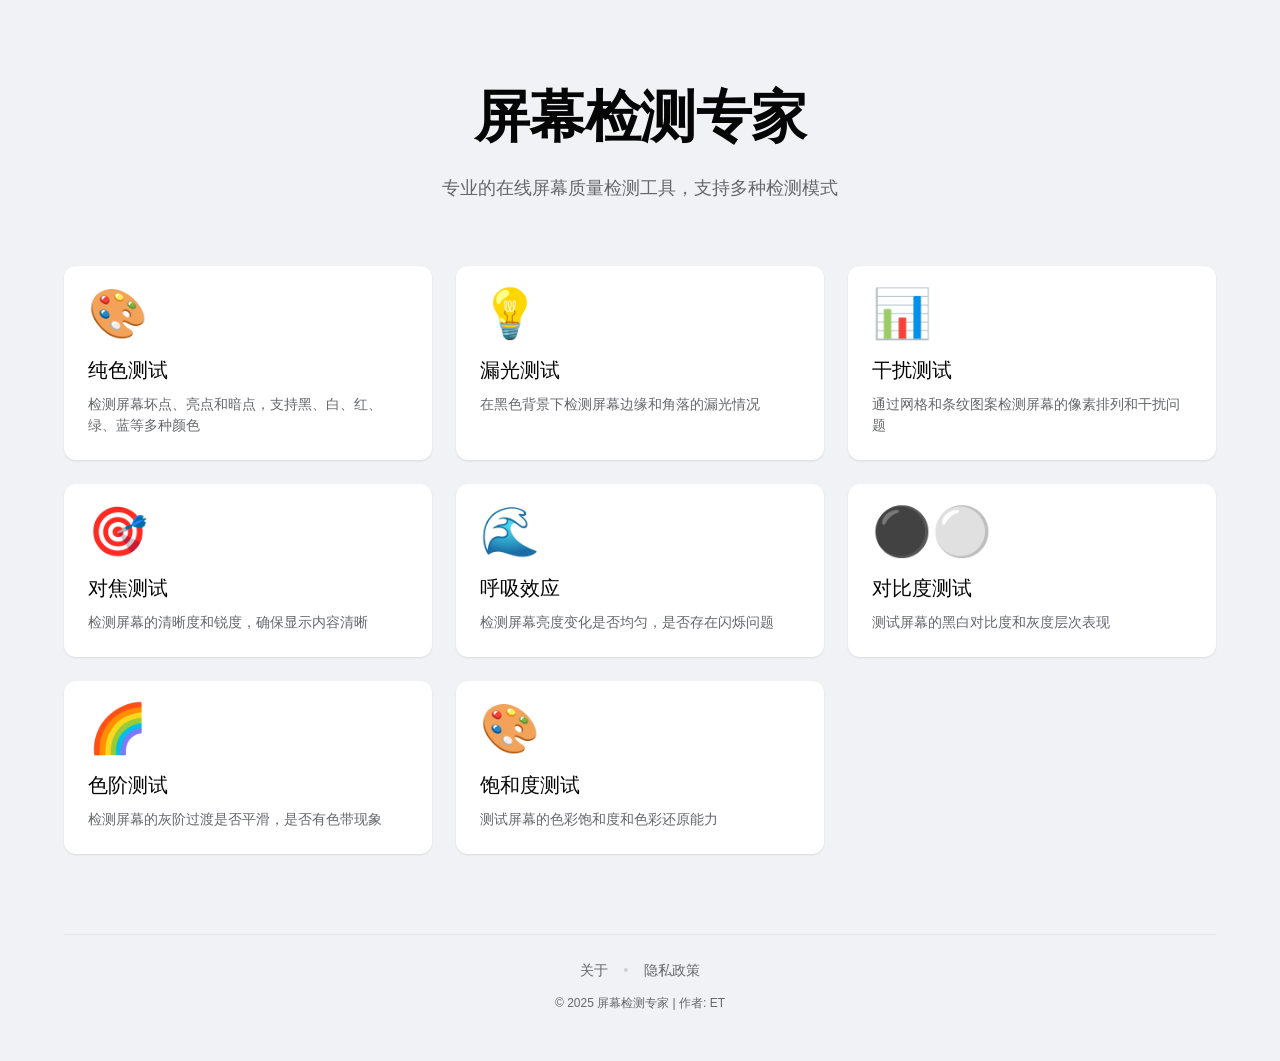
==== index.html @ 805e3fbb "Initial commit" ====
<!DOCTYPE html>
<html lang="zh-CN">
<head>
    <meta charset="UTF-8">
    <meta name="viewport" content="width=device-width, initial-scale=1.0">
    <title>屏幕检测专家 - 专业的在线屏幕质量检测工具 | ET出品</title>
    <meta name="description" content="屏幕检测专家是一款免费的在线屏幕质量检测工具,支持坏点检测、漏光测试、色彩检测、对比度测试等8种专业检测模式。由ET开发,帮助您快速发现屏幕问题,适用于新机验收、二手交易等场景。">
    <meta name="keywords" content="屏幕检测,坏点检测,漏光测试,屏幕测试工具,显示器检测,LCD测试,OLED测试,ET">
    <meta name="author" content="ET">
    <link rel="stylesheet" href="css/style.css">
</head>
<body>
    <div class="container">
        <header>
            <h1>屏幕检测专家</h1>
            <p class="subtitle">专业的在线屏幕质量检测工具，支持多种检测模式</p>
        </header>

        <main class="test-grid">
            <div class="test-card" onclick="startTest('solidColor')">
                <div class="card-icon">🎨</div>
                <div class="card-content">
                    <h3>纯色测试</h3>
                    <p>检测屏幕坏点、亮点和暗点，支持黑、白、红、绿、蓝等多种颜色</p>
                </div>
            </div>

            <div class="test-card" onclick="startTest('lightLeak')">
                <div class="card-icon">💡</div>
                <div class="card-content">
                    <h3>漏光测试</h3>
                    <p>在黑色背景下检测屏幕边缘和角落的漏光情况</p>
                </div>
            </div>

            <div class="test-card" onclick="startTest('interference')">
                <div class="card-icon">📊</div>
                <div class="card-content">
                    <h3>干扰测试</h3>
                    <p>通过网格和条纹图案检测屏幕的像素排列和干扰问题</p>
                </div>
            </div>

            <div class="test-card" onclick="startTest('focus')">
                <div class="card-icon">🎯</div>
                <div class="card-content">
                    <h3>对焦测试</h3>
                    <p>检测屏幕的清晰度和锐度，确保显示内容清晰</p>
                </div>
            </div>

            <div class="test-card" onclick="startTest('breathing')">
                <div class="card-icon">🌊</div>
                <div class="card-content">
                    <h3>呼吸效应</h3>
                    <p>检测屏幕亮度变化是否均匀，是否存在闪烁问题</p>
                </div>
            </div>

            <div class="test-card" onclick="startTest('contrast')">
                <div class="card-icon">⚫⚪</div>
                <div class="card-content">
                    <h3>对比度测试</h3>
                    <p>测试屏幕的黑白对比度和灰度层次表现</p>
                </div>
            </div>

            <div class="test-card" onclick="startTest('grayscale')">
                <div class="card-icon">🌈</div>
                <div class="card-content">
                    <h3>色阶测试</h3>
                    <p>检测屏幕的灰阶过渡是否平滑，是否有色带现象</p>
                </div>
            </div>

            <div class="test-card" onclick="startTest('saturation')">
                <div class="card-icon">🎨</div>
                <div class="card-content">
                    <h3>饱和度测试</h3>
                    <p>测试屏幕的色彩饱和度和色彩还原能力</p>
                </div>
            </div>
        </main>

        <footer>
            <div class="footer-links">
                <a href="about.html">关于</a>
                <span class="divider">•</span>
                <a href="privacy.html">隐私政策</a>
            </div>
            <p class="footer-text">© 2025 屏幕检测专家 | 作者: ET</p>
        </footer>
    </div>

    <!-- 全屏测试容器 -->
    <div id="fullscreenTest" class="fullscreen-test"></div>

    <script src="js/script.js"></script>
</body>
</html>
---- css/style.css ----
* {
    margin: 0;
    padding: 0;
    box-sizing: border-box;
}

:root {
    /* Facebook Design 配色 */
    --primary-color: #1877F2;
    --primary-dark: #166FE5;
    --primary-light: #4E9FF4;
    --secondary-color: #42B72A;
    --bg-color: #F0F2F5;
    --surface-color: #ffffff;
    --text-color: #050505;
    --text-secondary: #65676B;
    --border-color: #CED0D4;
    --divider-color: #E4E6EB;
    --shadow-sm: 0 1px 2px rgba(0, 0, 0, 0.1);
    --shadow-md: 0 2px 4px rgba(0, 0, 0, 0.1), 0 8px 16px rgba(0, 0, 0, 0.1);
    --shadow-lg: 0 8px 16px rgba(0, 0, 0, 0.1), 0 16px 32px rgba(0, 0, 0, 0.1);
    --hover-overlay: rgba(24, 119, 242, 0.08);
    --radius-sm: 8px;
    --radius-md: 12px;
    --radius-lg: 16px;
}

body {
    font-family: -apple-system, BlinkMacSystemFont, 'Segoe UI', Roboto, Helvetica, Arial, sans-serif;
    background: var(--bg-color);
    color: var(--text-color);
    min-height: 100vh;
    overflow-x: hidden;
    line-height: 1.6;
}

/* 主容器 */
.container {
    max-width: 1200px;
    margin: 0 auto;
    padding: 24px;
    min-height: 100vh;
    display: flex;
    flex-direction: column;
}

/* 头部 */
header {
    text-align: center;
    padding: 48px 16px 32px;
    animation: fadeInDown 0.4s cubic-bezier(0.4, 0.0, 0.2, 1);
}

header h1 {
    font-size: 3.5rem;
    font-weight: 700;
    color: var(--text-color);
    margin-bottom: 12px;
    letter-spacing: -0.5px;
}

header .subtitle {
    color: var(--text-secondary);
    font-size: 1.125rem;
    font-weight: 400;
    max-width: 600px;
    margin: 0 auto;
}

/* 测试项网格 */
.test-grid {
    display: grid;
    grid-template-columns: repeat(auto-fill, minmax(300px, 1fr));
    gap: 24px;
    margin: 32px 0;
    flex: 1;
    animation: fadeInUp 0.4s cubic-bezier(0.4, 0.0, 0.2, 1);
}

/* 测试卡片 */
.test-card {
    background: var(--surface-color);
    border: none;
    border-radius: var(--radius-md);
    padding: 24px;
    cursor: pointer;
    transition: all 0.2s ease-in-out;
    display: flex;
    flex-direction: column;
    position: relative;
    box-shadow: var(--shadow-sm);
}

.test-card:hover {
    transform: translateY(-4px);
    box-shadow: var(--shadow-lg);
}

.test-card:active {
    transform: translateY(0);
    box-shadow: var(--shadow-sm);
}

.test-card::before {
    content: '';
    position: absolute;
    top: 0;
    left: 0;
    right: 0;
    bottom: 0;
    background: var(--hover-overlay);
    opacity: 0;
    border-radius: 12px;
    transition: opacity 0.2s cubic-bezier(0.4, 0.0, 0.2, 1);
    pointer-events: none;
}

.test-card:hover::before {
    opacity: 1;
}

.card-icon {
    font-size: 48px;
    margin-bottom: 16px;
    line-height: 1;
}

.card-content h3 {
    font-size: 1.25rem;
    font-weight: 500;
    margin-bottom: 8px;
    color: var(--text-color);
}

.card-content p {
    color: var(--text-secondary);
    font-size: 0.875rem;
    line-height: 1.5;
}

/* 全屏测试容器 */
.fullscreen-test {
    position: fixed;
    top: 0;
    left: 0;
    width: 100vw;
    height: 100vh;
    z-index: 9999;
    display: none;
}

.fullscreen-test.active {
    display: flex;
    align-items: center;
    justify-content: center;
}

/* 控制栏 */
.controls {
    position: fixed;
    top: 20px;
    left: 50%;
    transform: translateX(-50%);
    background: rgba(255, 255, 255, 0.98);
    backdrop-filter: blur(8px);
    padding: 12px 20px;
    border-radius: 32px;
    border: 1px solid var(--border-color);
    box-shadow: var(--shadow-md);
    display: flex;
    gap: 12px;
    align-items: center;
    z-index: 10000;
    animation: slideDown 0.3s cubic-bezier(0.4, 0.0, 0.2, 1);
}

.controls button {
    background: var(--primary-color);
    color: white;
    border: none;
    padding: 10px 20px;
    border-radius: 6px;
    cursor: pointer;
    font-size: 0.9375rem;
    font-weight: 600;
    transition: all 0.2s ease-in-out;
    font-family: inherit;
}

.controls button:hover {
    background: var(--primary-dark);
    transform: scale(1.02);
}

.controls button:active {
    background: var(--primary-dark);
    transform: scale(0.98);
}

.controls .close-btn {
    background: #ea4335;
}

.controls .close-btn:hover {
    background: #d33426;
}

.controls span {
    color: var(--text-color);
    font-size: 0.875rem;
}

/* 底部页脚 */
footer {
    margin-top: 48px;
    padding: 24px 0;
    text-align: center;
    border-top: 1px solid var(--divider-color);
}

.footer-links {
    display: flex;
    gap: 16px;
    justify-content: center;
    align-items: center;
    margin-bottom: 12px;
}

.footer-links a {
    color: var(--text-secondary);
    text-decoration: none;
    font-size: 0.875rem;
    transition: color 0.2s cubic-bezier(0.4, 0.0, 0.2, 1);
}

.footer-links a:hover {
    color: var(--primary-color);
}

.footer-links .divider {
    color: var(--border-color);
    font-size: 0.875rem;
}

.footer-text {
    color: var(--text-secondary);
    font-size: 0.75rem;
}

/* 动画 */
@keyframes fadeInDown {
    from {
        opacity: 0;
        transform: translateY(-20px);
    }
    to {
        opacity: 1;
        transform: translateY(0);
    }
}

@keyframes fadeInUp {
    from {
        opacity: 0;
        transform: translateY(20px);
    }
    to {
        opacity: 1;
        transform: translateY(0);
    }
}

@keyframes slideDown {
    from {
        opacity: 0;
        transform: translate(-50%, -10px);
    }
    to {
        opacity: 1;
        transform: translate(-50%, 0);
    }
}

@keyframes slideUp {
    from {
        opacity: 0;
        transform: translateY(20px);
    }
    to {
        opacity: 1;
        transform: translateY(0);
    }
}

@keyframes fadeIn {
    from { opacity: 0; }
    to { opacity: 1; }
}

/* 呼吸效果 */
@keyframes breathe {
    0%, 100% { opacity: 0.3; }
    50% { opacity: 1; }
}

/* 响应式设计 */
@media (max-width: 768px) {
    header h1 {
        font-size: 2rem;
    }

    header .subtitle {
        font-size: 1rem;
    }

    .test-grid {
        grid-template-columns: 1fr;
        gap: 16px;
    }

    .container {
        padding: 16px;
    }

    .controls {
        padding: 8px 12px;
        flex-wrap: wrap;
        max-width: calc(100vw - 32px);
    }

    .controls button {
        font-size: 0.75rem;
        padding: 6px 12px;
    }
}

/* 说明文本 */
.instruction {
    position: fixed;
    bottom: 20px;
    left: 50%;
    transform: translateX(-50%);
    background: rgba(255, 255, 255, 0.98);
    backdrop-filter: blur(8px);
    padding: 12px 20px;
    border-radius: 12px;
    border: 1px solid var(--border-color);
    color: var(--text-color);
    font-size: 0.875rem;
    z-index: 10000;
    animation: slideUp 0.3s cubic-bezier(0.4, 0.0, 0.2, 1);
    box-shadow: var(--shadow-md);
    max-width: calc(100vw - 32px);
}

/* 页面样式 (用于 about 和 privacy 页面) */
.page-container {
    max-width: 800px;
    margin: 0 auto;
    padding: 48px 24px;
}

.page-header {
    margin-bottom: 32px;
}

.page-header h1 {
    font-size: 2.5rem;
    font-weight: 400;
    color: var(--text-color);
    margin-bottom: 16px;
}

.page-content {
    background: var(--surface-color);
    border-radius: var(--radius-md);
    padding: 32px;
    box-shadow: var(--shadow-sm);
    border: none;
}

.page-content h2 {
    font-size: 1.5rem;
    font-weight: 500;
    color: var(--primary-color);
    margin-top: 32px;
    margin-bottom: 16px;
}

.page-content h2:first-child {
    margin-top: 0;
}

.page-content p {
    line-height: 1.8;
    margin-bottom: 16px;
    color: var(--text-secondary);
}

.page-content ul {
    margin-bottom: 16px;
    padding-left: 24px;
}

.page-content li {
    color: var(--text-secondary);
    line-height: 2;
    margin-bottom: 8px;
}

.page-content strong {
    color: var(--text-color);
    font-weight: 500;
}

.back-link {
    display: inline-flex;
    align-items: center;
    gap: 8px;
    color: var(--primary-color);
    text-decoration: none;
    font-size: 0.875rem;
    margin-bottom: 24px;
    transition: opacity 0.2s cubic-bezier(0.4, 0.0, 0.2, 1);
}

.back-link:hover {
    opacity: 0.8;
}
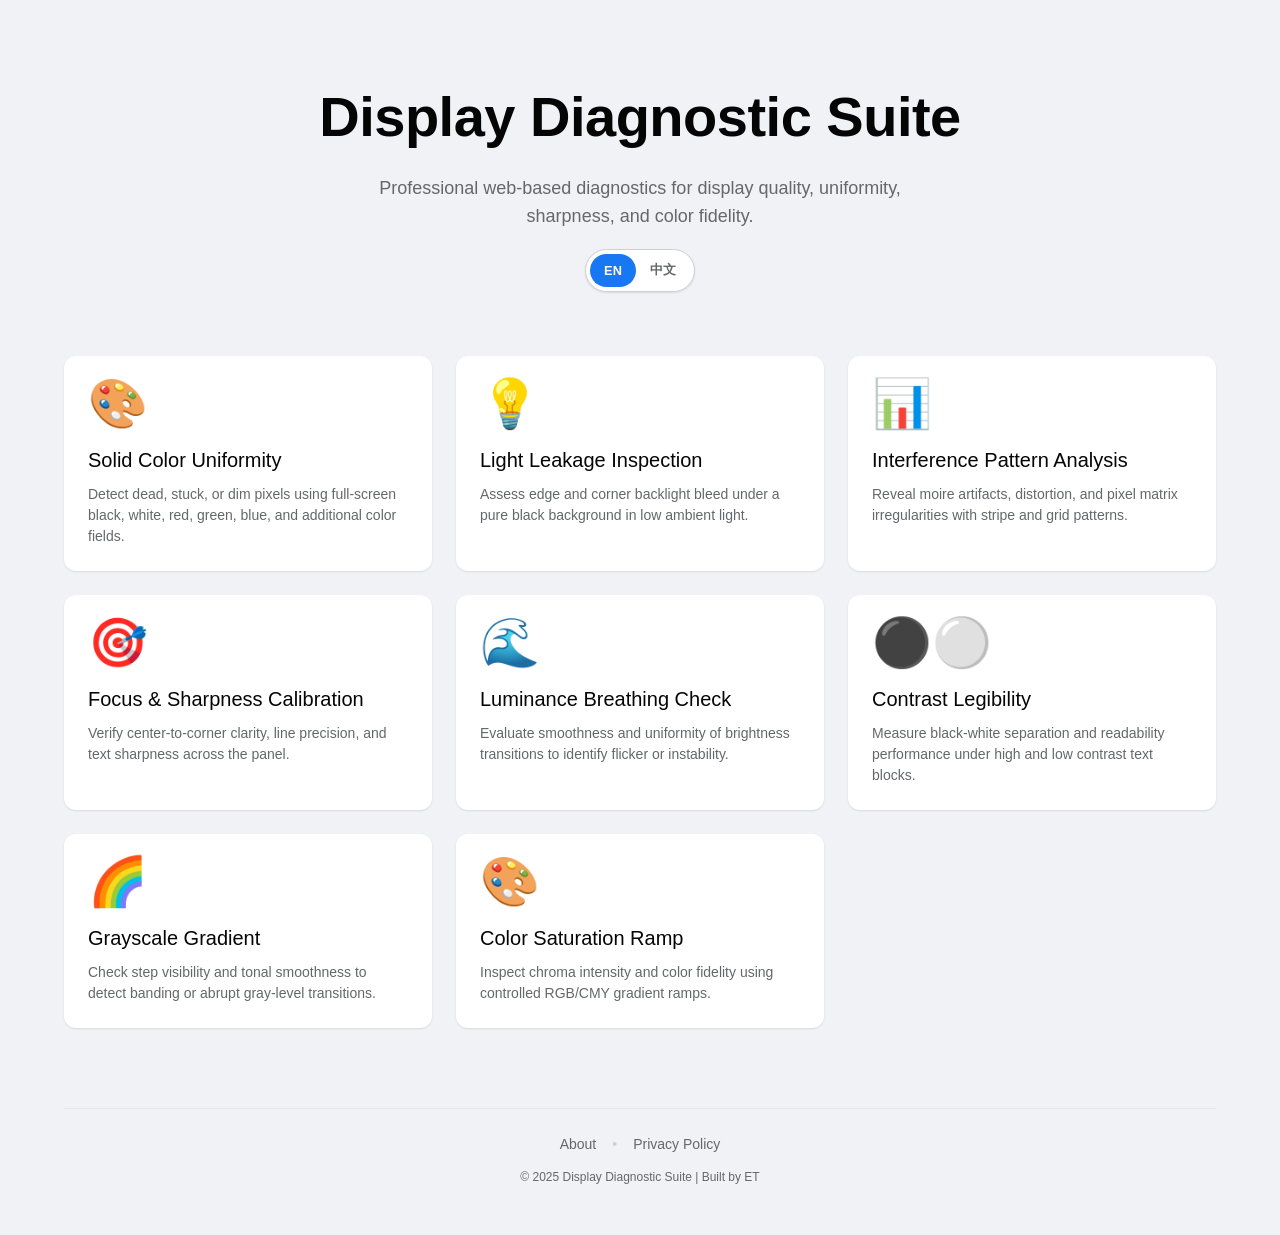
==== commit 478bc826: "添加中英文切换" ====
--- a/index.html
+++ b/index.html
@@ -1,94 +1,127 @@
 <!DOCTYPE html>
-<html lang="zh-CN">
+<html lang="en">
+
 <head>
     <meta charset="UTF-8">
     <meta name="viewport" content="width=device-width, initial-scale=1.0">
-    <title>屏幕检测专家 - 专业的在线屏幕质量检测工具 | ET出品</title>
-    <meta name="description" content="屏幕检测专家是一款免费的在线屏幕质量检测工具,支持坏点检测、漏光测试、色彩检测、对比度测试等8种专业检测模式。由ET开发,帮助您快速发现屏幕问题,适用于新机验收、二手交易等场景。">
-    <meta name="keywords" content="屏幕检测,坏点检测,漏光测试,屏幕测试工具,显示器检测,LCD测试,OLED测试,ET">
+    <title>Display Diagnostic Suite - Professional Online Screen Quality Testing | By ET</title>
+    <meta name="description"
+        content="Display Diagnostic Suite is a professional web-based screen quality tool with 8 diagnostic modes for dead pixels, light leakage, contrast, grayscale, and color performance.">
+    <meta name="keywords"
+        content="display diagnostics, dead pixel test, light leakage test, monitor test, LCD test, OLED test, ET">
     <meta name="author" content="ET">
+    <meta property="og:type" content="website">
+    <meta property="og:title" content="Display Diagnostic Suite - Professional Online Screen Quality Testing">
+    <meta property="og:description" content="A professional web-based display testing suite with 8 diagnostic modes.">
+    <meta property="og:url" content="https://astrbot.cc/">
+    <meta name="twitter:card" content="summary_large_image">
+    <meta name="twitter:title" content="Display Diagnostic Suite - Professional Online Screen Quality Testing">
+    <meta name="twitter:description" content="Professional display diagnostics with 8 web-based test modes.">
     <link rel="stylesheet" href="css/style.css">
 </head>
+
 <body>
     <div class="container">
         <header>
-            <h1>屏幕检测专家</h1>
-            <p class="subtitle">专业的在线屏幕质量检测工具，支持多种检测模式</p>
+            <h1 data-i18n="home.title">Display Diagnostic Suite</h1>
+            <p class="subtitle" data-i18n="home.subtitle">Professional web-based diagnostics for display quality,
+                uniformity, sharpness, and color fidelity.</p>
+            <div class="language-switch" role="group" aria-label="Language selection">
+                <button type="button" class="lang-btn active" data-lang="en">EN</button>
+                <button type="button" class="lang-btn" data-lang="zh">中文</button>
+            </div>
         </header>
 
-        <main class="test-grid">
-            <div class="test-card" onclick="startTest('solidColor')">
+        <main class="test-grid" data-i18n-attr="aria-label:home.grid.aria" aria-label="Display diagnostics mode list">
+            <button class="test-card" type="button" data-test="solidColor"
+                data-i18n-attr="aria-label:home.card.solid.aria" aria-label="Start solid color uniformity test">
                 <div class="card-icon">🎨</div>
                 <div class="card-content">
-                    <h3>纯色测试</h3>
-                    <p>检测屏幕坏点、亮点和暗点，支持黑、白、红、绿、蓝等多种颜色</p>
+                    <h3 data-i18n="home.card.solid.title">Solid Color Uniformity</h3>
+                    <p data-i18n="home.card.solid.desc">Detect dead, stuck, or dim pixels using full-screen black,
+                        white, red, green, blue, and additional color fields.</p>
                 </div>
-            </div>
+            </button>
 
-            <div class="test-card" onclick="startTest('lightLeak')">
+            <button class="test-card" type="button" data-test="lightLeak"
+                data-i18n-attr="aria-label:home.card.lightLeak.aria" aria-label="Start light leakage inspection">
                 <div class="card-icon">💡</div>
                 <div class="card-content">
-                    <h3>漏光测试</h3>
-                    <p>在黑色背景下检测屏幕边缘和角落的漏光情况</p>
+                    <h3 data-i18n="home.card.lightLeak.title">Light Leakage Inspection</h3>
+                    <p data-i18n="home.card.lightLeak.desc">Assess edge and corner backlight bleed under a pure black
+                        background in low ambient light.</p>
                 </div>
-            </div>
+            </button>
 
-            <div class="test-card" onclick="startTest('interference')">
+            <button class="test-card" type="button" data-test="interference"
+                data-i18n-attr="aria-label:home.card.interference.aria"
+                aria-label="Start interference pattern analysis">
                 <div class="card-icon">📊</div>
                 <div class="card-content">
-                    <h3>干扰测试</h3>
-                    <p>通过网格和条纹图案检测屏幕的像素排列和干扰问题</p>
+                    <h3 data-i18n="home.card.interference.title">Interference Pattern Analysis</h3>
+                    <p data-i18n="home.card.interference.desc">Reveal moire artifacts, distortion, and pixel matrix
+                        irregularities with stripe and grid patterns.</p>
                 </div>
-            </div>
+            </button>
 
-            <div class="test-card" onclick="startTest('focus')">
+            <button class="test-card" type="button" data-test="focus" data-i18n-attr="aria-label:home.card.focus.aria"
+                aria-label="Start focus and sharpness calibration">
                 <div class="card-icon">🎯</div>
                 <div class="card-content">
-                    <h3>对焦测试</h3>
-                    <p>检测屏幕的清晰度和锐度，确保显示内容清晰</p>
+                    <h3 data-i18n="home.card.focus.title">Focus & Sharpness Calibration</h3>
+                    <p data-i18n="home.card.focus.desc">Verify center-to-corner clarity, line precision, and text
+                        sharpness across the panel.</p>
                 </div>
-            </div>
+            </button>
 
-            <div class="test-card" onclick="startTest('breathing')">
+            <button class="test-card" type="button" data-test="breathing"
+                data-i18n-attr="aria-label:home.card.breathing.aria" aria-label="Start luminance breathing check">
                 <div class="card-icon">🌊</div>
                 <div class="card-content">
-                    <h3>呼吸效应</h3>
-                    <p>检测屏幕亮度变化是否均匀，是否存在闪烁问题</p>
+                    <h3 data-i18n="home.card.breathing.title">Luminance Breathing Check</h3>
+                    <p data-i18n="home.card.breathing.desc">Evaluate smoothness and uniformity of brightness transitions
+                        to identify flicker or instability.</p>
                 </div>
-            </div>
+            </button>
 
-            <div class="test-card" onclick="startTest('contrast')">
+            <button class="test-card" type="button" data-test="contrast"
+                data-i18n-attr="aria-label:home.card.contrast.aria" aria-label="Start contrast legibility test">
                 <div class="card-icon">⚫⚪</div>
                 <div class="card-content">
-                    <h3>对比度测试</h3>
-                    <p>测试屏幕的黑白对比度和灰度层次表现</p>
+                    <h3 data-i18n="home.card.contrast.title">Contrast Legibility</h3>
+                    <p data-i18n="home.card.contrast.desc">Measure black-white separation and readability performance
+                        under high and low contrast text blocks.</p>
                 </div>
-            </div>
+            </button>
 
-            <div class="test-card" onclick="startTest('grayscale')">
+            <button class="test-card" type="button" data-test="grayscale"
+                data-i18n-attr="aria-label:home.card.grayscale.aria" aria-label="Start grayscale gradient test">
                 <div class="card-icon">🌈</div>
                 <div class="card-content">
-                    <h3>色阶测试</h3>
-                    <p>检测屏幕的灰阶过渡是否平滑，是否有色带现象</p>
+                    <h3 data-i18n="home.card.grayscale.title">Grayscale Gradient</h3>
+                    <p data-i18n="home.card.grayscale.desc">Check step visibility and tonal smoothness to detect banding
+                        or abrupt gray-level transitions.</p>
                 </div>
-            </div>
+            </button>
 
-            <div class="test-card" onclick="startTest('saturation')">
+            <button class="test-card" type="button" data-test="saturation"
+                data-i18n-attr="aria-label:home.card.saturation.aria" aria-label="Start color saturation ramp test">
                 <div class="card-icon">🎨</div>
                 <div class="card-content">
-                    <h3>饱和度测试</h3>
-                    <p>测试屏幕的色彩饱和度和色彩还原能力</p>
+                    <h3 data-i18n="home.card.saturation.title">Color Saturation Ramp</h3>
+                    <p data-i18n="home.card.saturation.desc">Inspect chroma intensity and color fidelity using
+                        controlled RGB/CMY gradient ramps.</p>
                 </div>
-            </div>
+            </button>
         </main>
 
         <footer>
             <div class="footer-links">
-                <a href="about.html">关于</a>
+                <a href="about.html" data-i18n="home.footer.about">About</a>
                 <span class="divider">•</span>
-                <a href="privacy.html">隐私政策</a>
+                <a href="privacy.html" data-i18n="home.footer.privacy">Privacy Policy</a>
             </div>
-            <p class="footer-text">© 2025 屏幕检测专家 | 作者: ET</p>
+            <p class="footer-text" data-i18n="home.footer.copyright">© 2025 Display Diagnostic Suite | Built by ET</p>
         </footer>
     </div>
 
@@ -97,4 +130,5 @@
 
     <script src="js/script.js"></script>
 </body>
-</html>
+
+</html>
--- a/css/style.css
+++ b/css/style.css
@@ -67,6 +67,38 @@
     margin: 0 auto;
 }
 
+.language-switch {
+    margin-top: 18px;
+    display: inline-flex;
+    border: 1px solid var(--border-color);
+    border-radius: 999px;
+    background: var(--surface-color);
+    padding: 4px;
+    box-shadow: var(--shadow-sm);
+}
+
+.lang-btn {
+    border: none;
+    border-radius: 999px;
+    padding: 8px 14px;
+    font-size: 0.8rem;
+    font-weight: 600;
+    background: transparent;
+    color: var(--text-secondary);
+    cursor: pointer;
+    transition: background-color 0.2s ease, color 0.2s ease;
+}
+
+.lang-btn.active {
+    background: var(--primary-color);
+    color: #ffffff;
+}
+
+.lang-btn:focus-visible {
+    outline: 2px solid var(--primary-color);
+    outline-offset: 2px;
+}
+
 /* 测试项网格 */
 .test-grid {
     display: grid;
@@ -89,6 +121,10 @@
     flex-direction: column;
     position: relative;
     box-shadow: var(--shadow-sm);
+    appearance: none;
+    width: 100%;
+    text-align: left;
+    font: inherit;
 }
 
 .test-card:hover {
@@ -99,6 +135,11 @@
 .test-card:active {
     transform: translateY(0);
     box-shadow: var(--shadow-sm);
+}
+
+.test-card:focus-visible {
+    outline: 3px solid var(--primary-color);
+    outline-offset: 2px;
 }
 
 .test-card::before {
@@ -197,6 +238,11 @@
     transform: scale(0.98);
 }
 
+.controls button:focus-visible {
+    outline: 2px solid var(--primary-color);
+    outline-offset: 2px;
+}
+
 .controls .close-btn {
     background: #ea4335;
 }
@@ -253,6 +299,7 @@
         opacity: 0;
         transform: translateY(-20px);
     }
+
     to {
         opacity: 1;
         transform: translateY(0);
@@ -264,6 +311,7 @@
         opacity: 0;
         transform: translateY(20px);
     }
+
     to {
         opacity: 1;
         transform: translateY(0);
@@ -275,6 +323,7 @@
         opacity: 0;
         transform: translate(-50%, -10px);
     }
+
     to {
         opacity: 1;
         transform: translate(-50%, 0);
@@ -286,6 +335,7 @@
         opacity: 0;
         transform: translateY(20px);
     }
+
     to {
         opacity: 1;
         transform: translateY(0);
@@ -293,14 +343,26 @@
 }
 
 @keyframes fadeIn {
-    from { opacity: 0; }
-    to { opacity: 1; }
+    from {
+        opacity: 0;
+    }
+
+    to {
+        opacity: 1;
+    }
 }
 
 /* 呼吸效果 */
 @keyframes breathe {
-    0%, 100% { opacity: 0.3; }
-    50% { opacity: 1; }
+
+    0%,
+    100% {
+        opacity: 0.3;
+    }
+
+    50% {
+        opacity: 1;
+    }
 }
 
 /* 响应式设计 */
@@ -331,6 +393,15 @@
     .controls button {
         font-size: 0.75rem;
         padding: 6px 12px;
+    }
+}
+
+@media (prefers-reduced-motion: reduce) {
+    * {
+        animation-duration: 0.01ms !important;
+        animation-iteration-count: 1 !important;
+        transition-duration: 0.01ms !important;
+        scroll-behavior: auto !important;
     }
 }
 
@@ -426,4 +497,4 @@
 
 .back-link:hover {
     opacity: 0.8;
-}
+}
